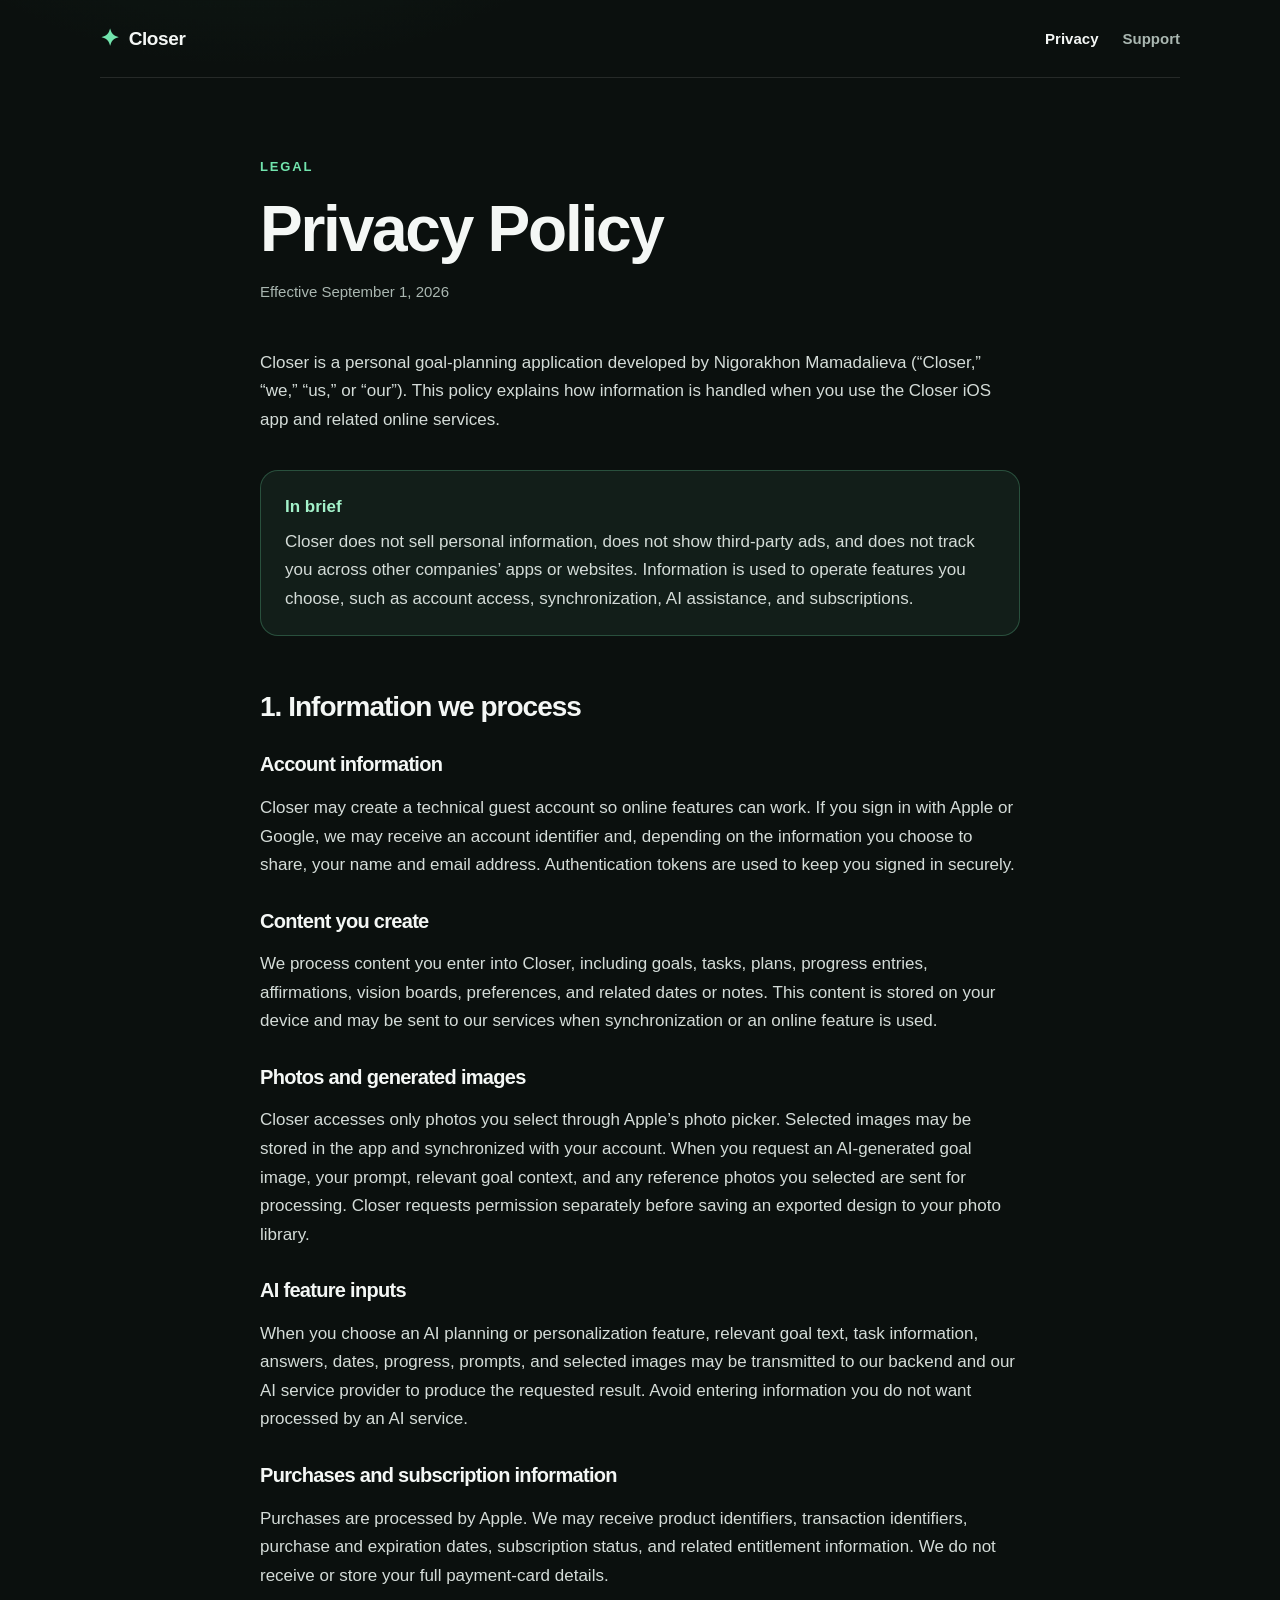
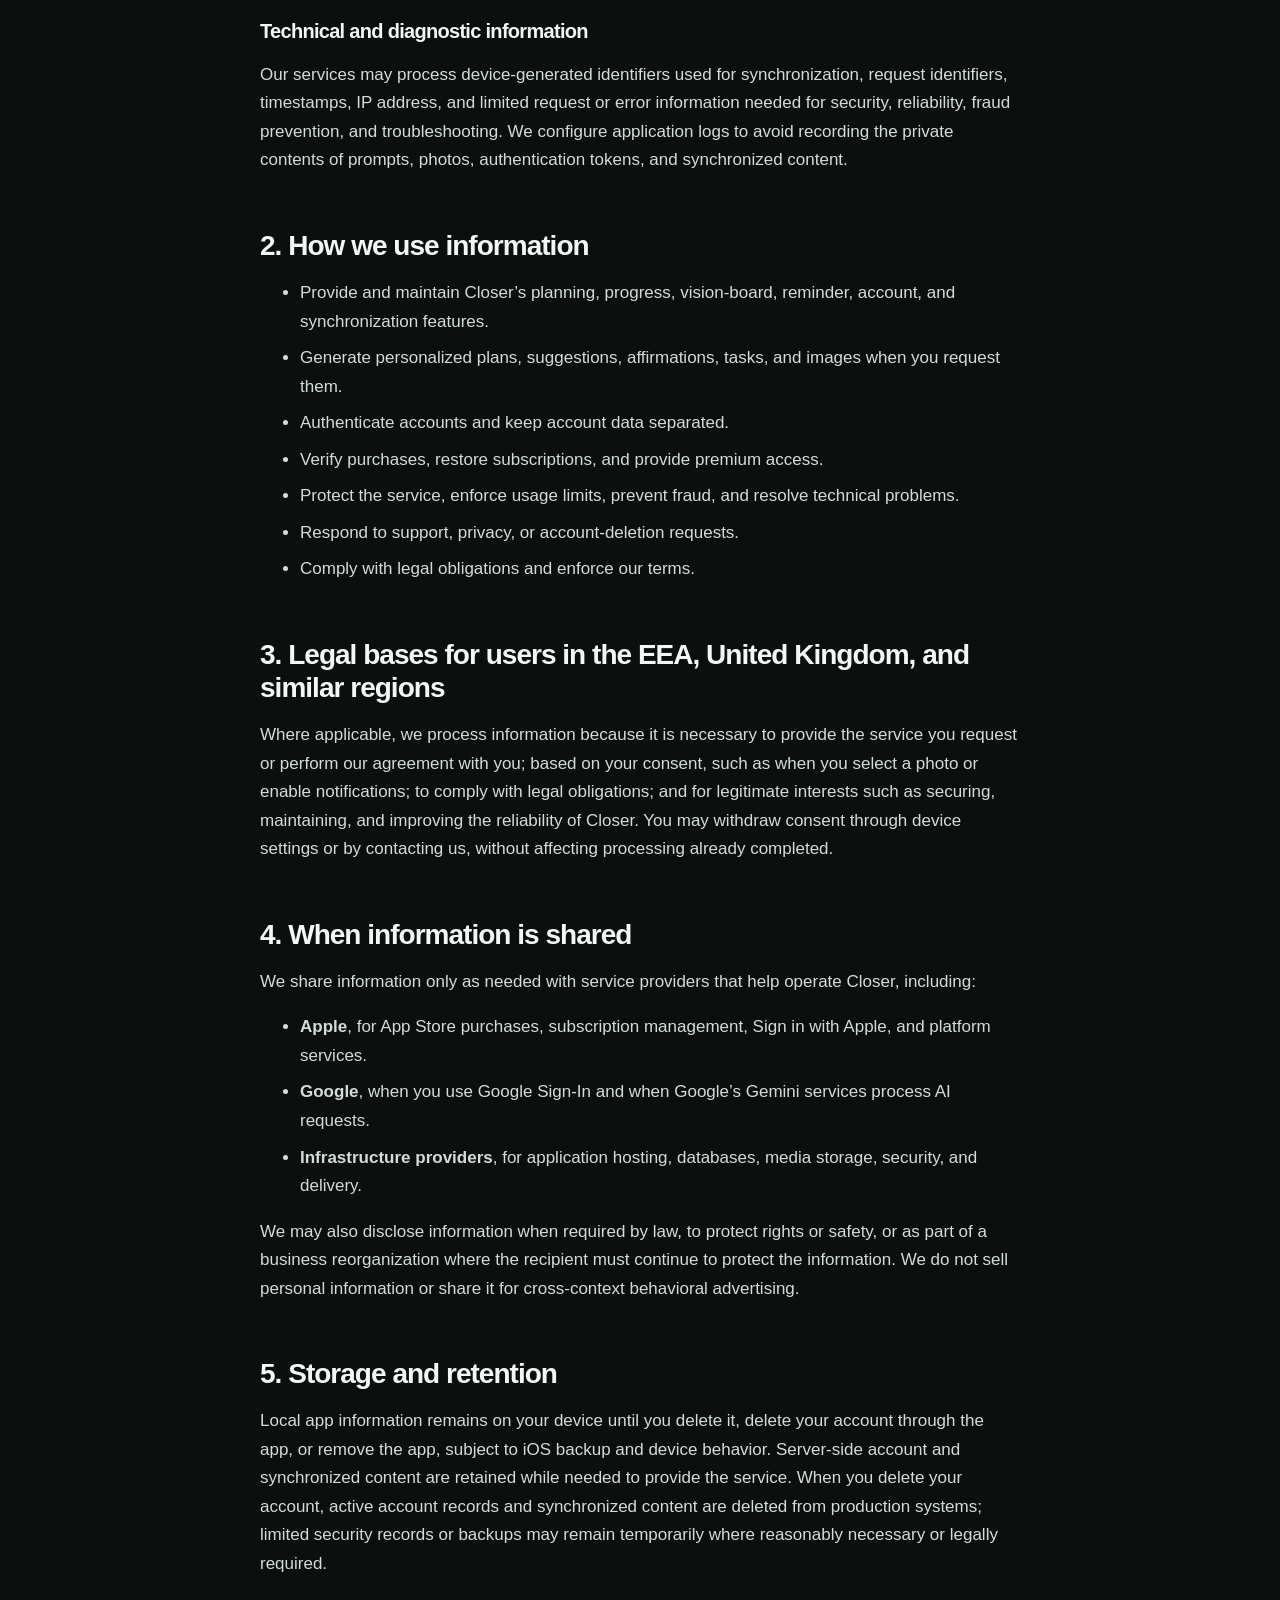
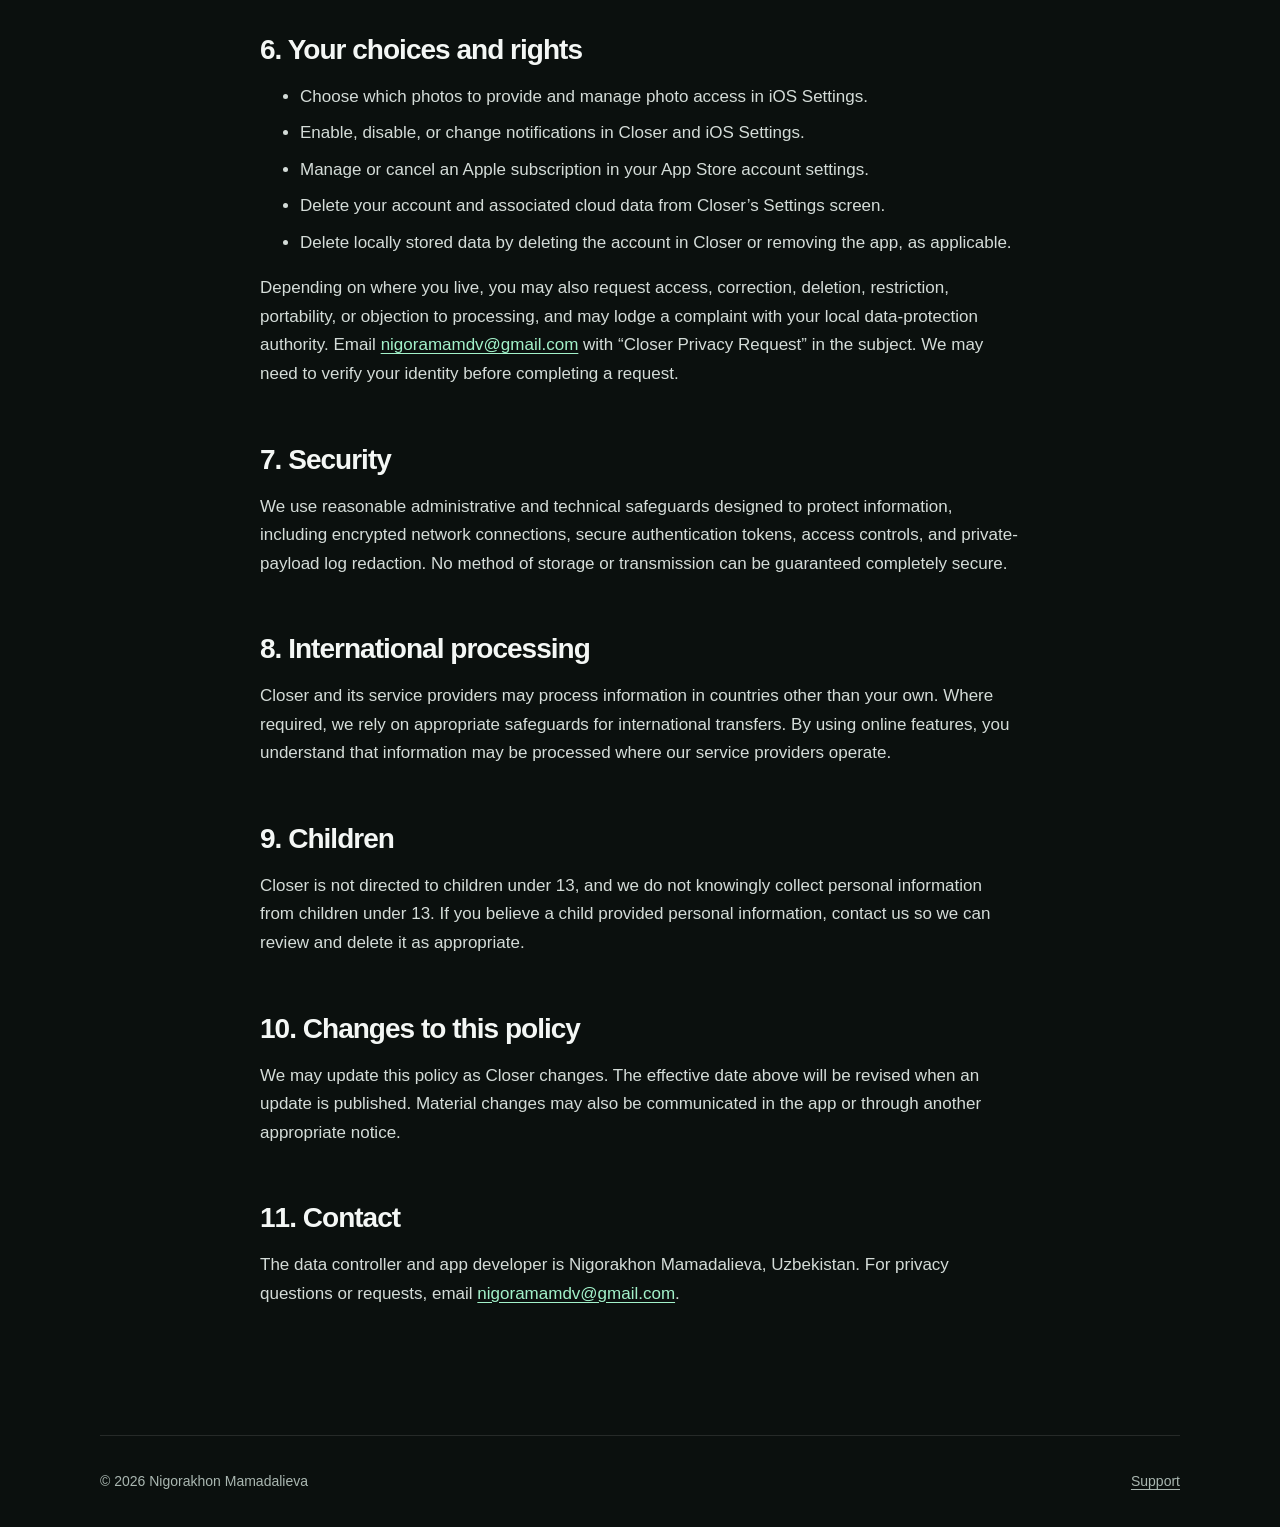
==== privacy/index.html @ 17549069 "Publish Closer privacy and support pages" ====
<!doctype html>
<html lang="en">
<head>
  <meta charset="utf-8">
  <meta name="viewport" content="width=device-width, initial-scale=1">
  <meta name="description" content="Privacy Policy for the Closer iOS app.">
  <meta name="theme-color" content="#0d1512">
  <title>Privacy Policy — Closer</title>
  <link rel="stylesheet" href="../assets/site.css">
</head>
<body>
  <header class="site-header">
    <a class="brand" href="../" aria-label="Closer home">
      <span class="brand-mark" aria-hidden="true">✦</span>
      <span>Closer</span>
    </a>
    <nav aria-label="Legal and support">
      <a aria-current="page" href="./">Privacy</a>
      <a href="../support/">Support</a>
    </nav>
  </header>

  <main class="document-shell">
    <article>
      <p class="eyebrow">Legal</p>
      <h1>Privacy Policy</h1>
      <p class="document-meta">Effective September 1, 2026</p>

      <p>Closer is a personal goal-planning application developed by Nigorakhon Mamadalieva (“Closer,” “we,” “us,” or “our”). This policy explains how information is handled when you use the Closer iOS app and related online services.</p>

      <div class="notice">
        <strong>In brief</strong>
        <p>Closer does not sell personal information, does not show third-party ads, and does not track you across other companies’ apps or websites. Information is used to operate features you choose, such as account access, synchronization, AI assistance, and subscriptions.</p>
      </div>

      <h2>1. Information we process</h2>

      <h3>Account information</h3>
      <p>Closer may create a technical guest account so online features can work. If you sign in with Apple or Google, we may receive an account identifier and, depending on the information you choose to share, your name and email address. Authentication tokens are used to keep you signed in securely.</p>

      <h3>Content you create</h3>
      <p>We process content you enter into Closer, including goals, tasks, plans, progress entries, affirmations, vision boards, preferences, and related dates or notes. This content is stored on your device and may be sent to our services when synchronization or an online feature is used.</p>

      <h3>Photos and generated images</h3>
      <p>Closer accesses only photos you select through Apple’s photo picker. Selected images may be stored in the app and synchronized with your account. When you request an AI-generated goal image, your prompt, relevant goal context, and any reference photos you selected are sent for processing. Closer requests permission separately before saving an exported design to your photo library.</p>

      <h3>AI feature inputs</h3>
      <p>When you choose an AI planning or personalization feature, relevant goal text, task information, answers, dates, progress, prompts, and selected images may be transmitted to our backend and our AI service provider to produce the requested result. Avoid entering information you do not want processed by an AI service.</p>

      <h3>Purchases and subscription information</h3>
      <p>Purchases are processed by Apple. We may receive product identifiers, transaction identifiers, purchase and expiration dates, subscription status, and related entitlement information. We do not receive or store your full payment-card details.</p>

      <h3>Technical and diagnostic information</h3>
      <p>Our services may process device-generated identifiers used for synchronization, request identifiers, timestamps, IP address, and limited request or error information needed for security, reliability, fraud prevention, and troubleshooting. We configure application logs to avoid recording the private contents of prompts, photos, authentication tokens, and synchronized content.</p>

      <h2>2. How we use information</h2>
      <ul>
        <li>Provide and maintain Closer’s planning, progress, vision-board, reminder, account, and synchronization features.</li>
        <li>Generate personalized plans, suggestions, affirmations, tasks, and images when you request them.</li>
        <li>Authenticate accounts and keep account data separated.</li>
        <li>Verify purchases, restore subscriptions, and provide premium access.</li>
        <li>Protect the service, enforce usage limits, prevent fraud, and resolve technical problems.</li>
        <li>Respond to support, privacy, or account-deletion requests.</li>
        <li>Comply with legal obligations and enforce our terms.</li>
      </ul>

      <h2>3. Legal bases for users in the EEA, United Kingdom, and similar regions</h2>
      <p>Where applicable, we process information because it is necessary to provide the service you request or perform our agreement with you; based on your consent, such as when you select a photo or enable notifications; to comply with legal obligations; and for legitimate interests such as securing, maintaining, and improving the reliability of Closer. You may withdraw consent through device settings or by contacting us, without affecting processing already completed.</p>

      <h2>4. When information is shared</h2>
      <p>We share information only as needed with service providers that help operate Closer, including:</p>
      <ul>
        <li><strong>Apple</strong>, for App Store purchases, subscription management, Sign in with Apple, and platform services.</li>
        <li><strong>Google</strong>, when you use Google Sign-In and when Google’s Gemini services process AI requests.</li>
        <li><strong>Infrastructure providers</strong>, for application hosting, databases, media storage, security, and delivery.</li>
      </ul>
      <p>We may also disclose information when required by law, to protect rights or safety, or as part of a business reorganization where the recipient must continue to protect the information. We do not sell personal information or share it for cross-context behavioral advertising.</p>

      <h2>5. Storage and retention</h2>
      <p>Local app information remains on your device until you delete it, delete your account through the app, or remove the app, subject to iOS backup and device behavior. Server-side account and synchronized content are retained while needed to provide the service. When you delete your account, active account records and synchronized content are deleted from production systems; limited security records or backups may remain temporarily where reasonably necessary or legally required.</p>

      <h2 id="choices">6. Your choices and rights</h2>
      <ul>
        <li>Choose which photos to provide and manage photo access in iOS Settings.</li>
        <li>Enable, disable, or change notifications in Closer and iOS Settings.</li>
        <li>Manage or cancel an Apple subscription in your App Store account settings.</li>
        <li>Delete your account and associated cloud data from Closer’s Settings screen.</li>
        <li>Delete locally stored data by deleting the account in Closer or removing the app, as applicable.</li>
      </ul>
      <p>Depending on where you live, you may also request access, correction, deletion, restriction, portability, or objection to processing, and may lodge a complaint with your local data-protection authority. Email <a href="mailto:nigoramamdv@gmail.com?subject=Closer%20Privacy%20Request">nigoramamdv@gmail.com</a> with “Closer Privacy Request” in the subject. We may need to verify your identity before completing a request.</p>

      <h2>7. Security</h2>
      <p>We use reasonable administrative and technical safeguards designed to protect information, including encrypted network connections, secure authentication tokens, access controls, and private-payload log redaction. No method of storage or transmission can be guaranteed completely secure.</p>

      <h2>8. International processing</h2>
      <p>Closer and its service providers may process information in countries other than your own. Where required, we rely on appropriate safeguards for international transfers. By using online features, you understand that information may be processed where our service providers operate.</p>

      <h2>9. Children</h2>
      <p>Closer is not directed to children under 13, and we do not knowingly collect personal information from children under 13. If you believe a child provided personal information, contact us so we can review and delete it as appropriate.</p>

      <h2>10. Changes to this policy</h2>
      <p>We may update this policy as Closer changes. The effective date above will be revised when an update is published. Material changes may also be communicated in the app or through another appropriate notice.</p>

      <h2>11. Contact</h2>
      <p>The data controller and app developer is Nigorakhon Mamadalieva, Uzbekistan. For privacy questions or requests, email <a href="mailto:nigoramamdv@gmail.com">nigoramamdv@gmail.com</a>.</p>
    </article>
  </main>

  <footer>
    <span>© 2026 Nigorakhon Mamadalieva</span>
    <a href="../support/">Support</a>
  </footer>
</body>
</html>
---- assets/site.css ----
:root {
  color-scheme: dark;
  --background: #0b100e;
  --surface: #121a17;
  --surface-strong: #19231f;
  --text: #f4f7f5;
  --muted: #aab7b1;
  --accent: #72e4ad;
  --accent-strong: #a3f2ca;
  --line: rgba(255, 255, 255, 0.11);
  --max-width: 760px;
  font-family: -apple-system, BlinkMacSystemFont, "Segoe UI", sans-serif;
}

* {
  box-sizing: border-box;
}

html {
  background: var(--background);
  scroll-behavior: smooth;
}

body {
  min-height: 100vh;
  margin: 0;
  color: var(--text);
  background:
    radial-gradient(circle at 20% -10%, rgba(66, 177, 124, 0.18), transparent 34rem),
    var(--background);
  font-size: 17px;
  line-height: 1.68;
}

a {
  color: var(--accent-strong);
  text-underline-offset: 0.2em;
}

a:focus-visible {
  outline: 3px solid var(--accent);
  outline-offset: 4px;
  border-radius: 4px;
}

.site-header,
footer {
  width: min(calc(100% - 40px), 1080px);
  margin: 0 auto;
  display: flex;
  align-items: center;
  justify-content: space-between;
  gap: 24px;
}

.site-header {
  min-height: 78px;
  border-bottom: 1px solid var(--line);
}

.brand {
  display: inline-flex;
  align-items: center;
  gap: 10px;
  color: var(--text);
  font-size: 19px;
  font-weight: 700;
  text-decoration: none;
  letter-spacing: -0.02em;
}

.brand-mark {
  color: var(--accent);
  font-size: 23px;
}

nav {
  display: flex;
  gap: 24px;
}

nav a {
  color: var(--muted);
  font-size: 15px;
  font-weight: 600;
  text-decoration: none;
}

nav a:hover,
nav a[aria-current="page"] {
  color: var(--text);
}

.hero-shell,
.document-shell {
  width: min(calc(100% - 40px), var(--max-width));
  margin: 0 auto;
}

.hero {
  padding: 96px 0 120px;
}

.eyebrow {
  margin: 0 0 14px;
  color: var(--accent);
  font-size: 13px;
  font-weight: 750;
  letter-spacing: 0.14em;
  text-transform: uppercase;
}

h1,
h2,
h3 {
  line-height: 1.18;
  letter-spacing: -0.035em;
}

h1 {
  max-width: 760px;
  margin: 0;
  font-size: clamp(42px, 8vw, 72px);
}

h1 span {
  color: var(--muted);
}

h2 {
  margin: 54px 0 16px;
  font-size: 28px;
}

h3 {
  margin: 30px 0 8px;
  font-size: 20px;
}

p,
ul {
  color: #d4dcd8;
}

li + li {
  margin-top: 8px;
}

.lede {
  max-width: 680px;
  margin: 24px 0 0;
  color: var(--muted);
  font-size: 21px;
}

.card-grid {
  display: grid;
  grid-template-columns: repeat(2, minmax(0, 1fr));
  gap: 18px;
  margin-top: 56px;
}

.feature-card,
.contact-card {
  border: 1px solid var(--line);
  border-radius: 22px;
  background: linear-gradient(145deg, var(--surface-strong), var(--surface));
  box-shadow: 0 18px 50px rgba(0, 0, 0, 0.18);
  text-decoration: none;
}

.feature-card {
  display: flex;
  min-height: 270px;
  padding: 26px;
  flex-direction: column;
  transition: border-color 180ms ease, transform 180ms ease;
}

.feature-card:hover {
  border-color: rgba(114, 228, 173, 0.45);
  transform: translateY(-3px);
}

.feature-card strong {
  margin-top: 34px;
  color: var(--text);
  font-size: 23px;
}

.feature-card > span:not(.card-icon) {
  margin-top: 8px;
  color: var(--muted);
}

.feature-card em {
  margin-top: auto;
  color: var(--accent);
  font-size: 15px;
  font-style: normal;
  font-weight: 650;
}

.card-icon {
  display: grid;
  width: 44px;
  height: 44px;
  place-items: center;
  border-radius: 14px;
  color: var(--accent);
  background: rgba(114, 228, 173, 0.11);
  font-size: 22px;
  font-weight: 700;
}

.document-shell {
  padding: 78px 0 110px;
}

.document-shell h1 {
  font-size: clamp(42px, 7vw, 64px);
}

.document-meta {
  margin: 12px 0 44px;
  color: var(--muted);
  font-size: 15px;
}

.notice {
  margin: 36px 0;
  padding: 22px 24px;
  border: 1px solid rgba(114, 228, 173, 0.25);
  border-radius: 18px;
  background: rgba(114, 228, 173, 0.07);
}

.notice strong {
  color: var(--accent-strong);
}

.notice p {
  margin: 6px 0 0;
}

.contact-card {
  display: flex;
  align-items: center;
  justify-content: space-between;
  gap: 20px;
  margin: 38px 0 54px;
  padding: 24px;
}

.contact-card span {
  display: flex;
  flex-direction: column;
}

.contact-card small {
  color: var(--muted);
}

.contact-card strong {
  color: var(--text);
  overflow-wrap: anywhere;
}

.contact-card em {
  flex: none;
  color: var(--accent);
  font-style: normal;
  font-weight: 650;
}

footer {
  min-height: 92px;
  border-top: 1px solid var(--line);
  color: var(--muted);
  font-size: 14px;
}

footer a {
  color: var(--muted);
}

@media (max-width: 640px) {
  .site-header,
  footer {
    width: min(calc(100% - 28px), 1080px);
  }

  .hero-shell,
  .document-shell {
    width: min(calc(100% - 32px), var(--max-width));
  }

  .site-header {
    min-height: 70px;
  }

  nav {
    gap: 14px;
  }

  .hero {
    padding: 70px 0 82px;
  }

  .card-grid {
    grid-template-columns: 1fr;
    margin-top: 42px;
  }

  .feature-card {
    min-height: 235px;
  }

  .document-shell {
    padding: 58px 0 78px;
  }

  .contact-card {
    align-items: flex-start;
    flex-direction: column;
  }

  footer {
    align-items: flex-start;
    flex-direction: column;
    justify-content: center;
    padding: 22px 0;
  }
}

@media (prefers-reduced-motion: reduce) {
  html {
    scroll-behavior: auto;
  }

  .feature-card {
    transition: none;
  }
}
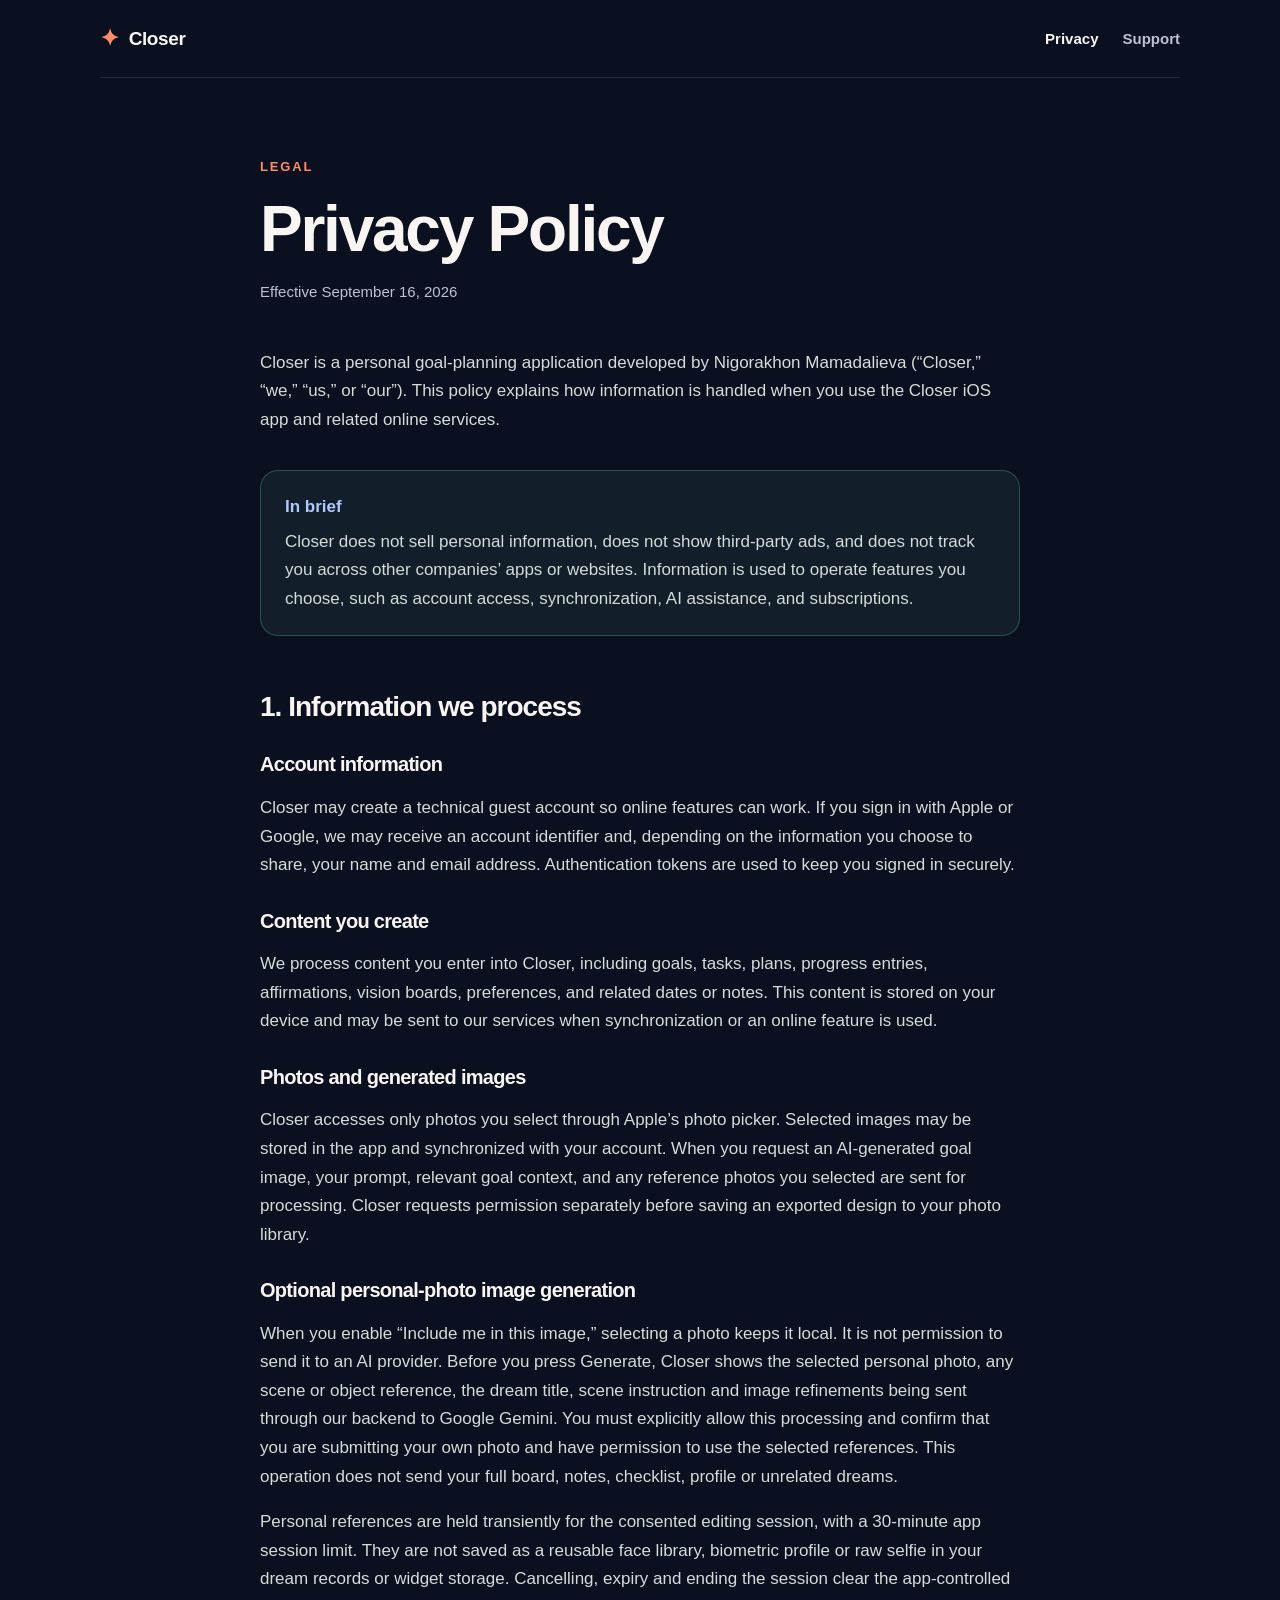
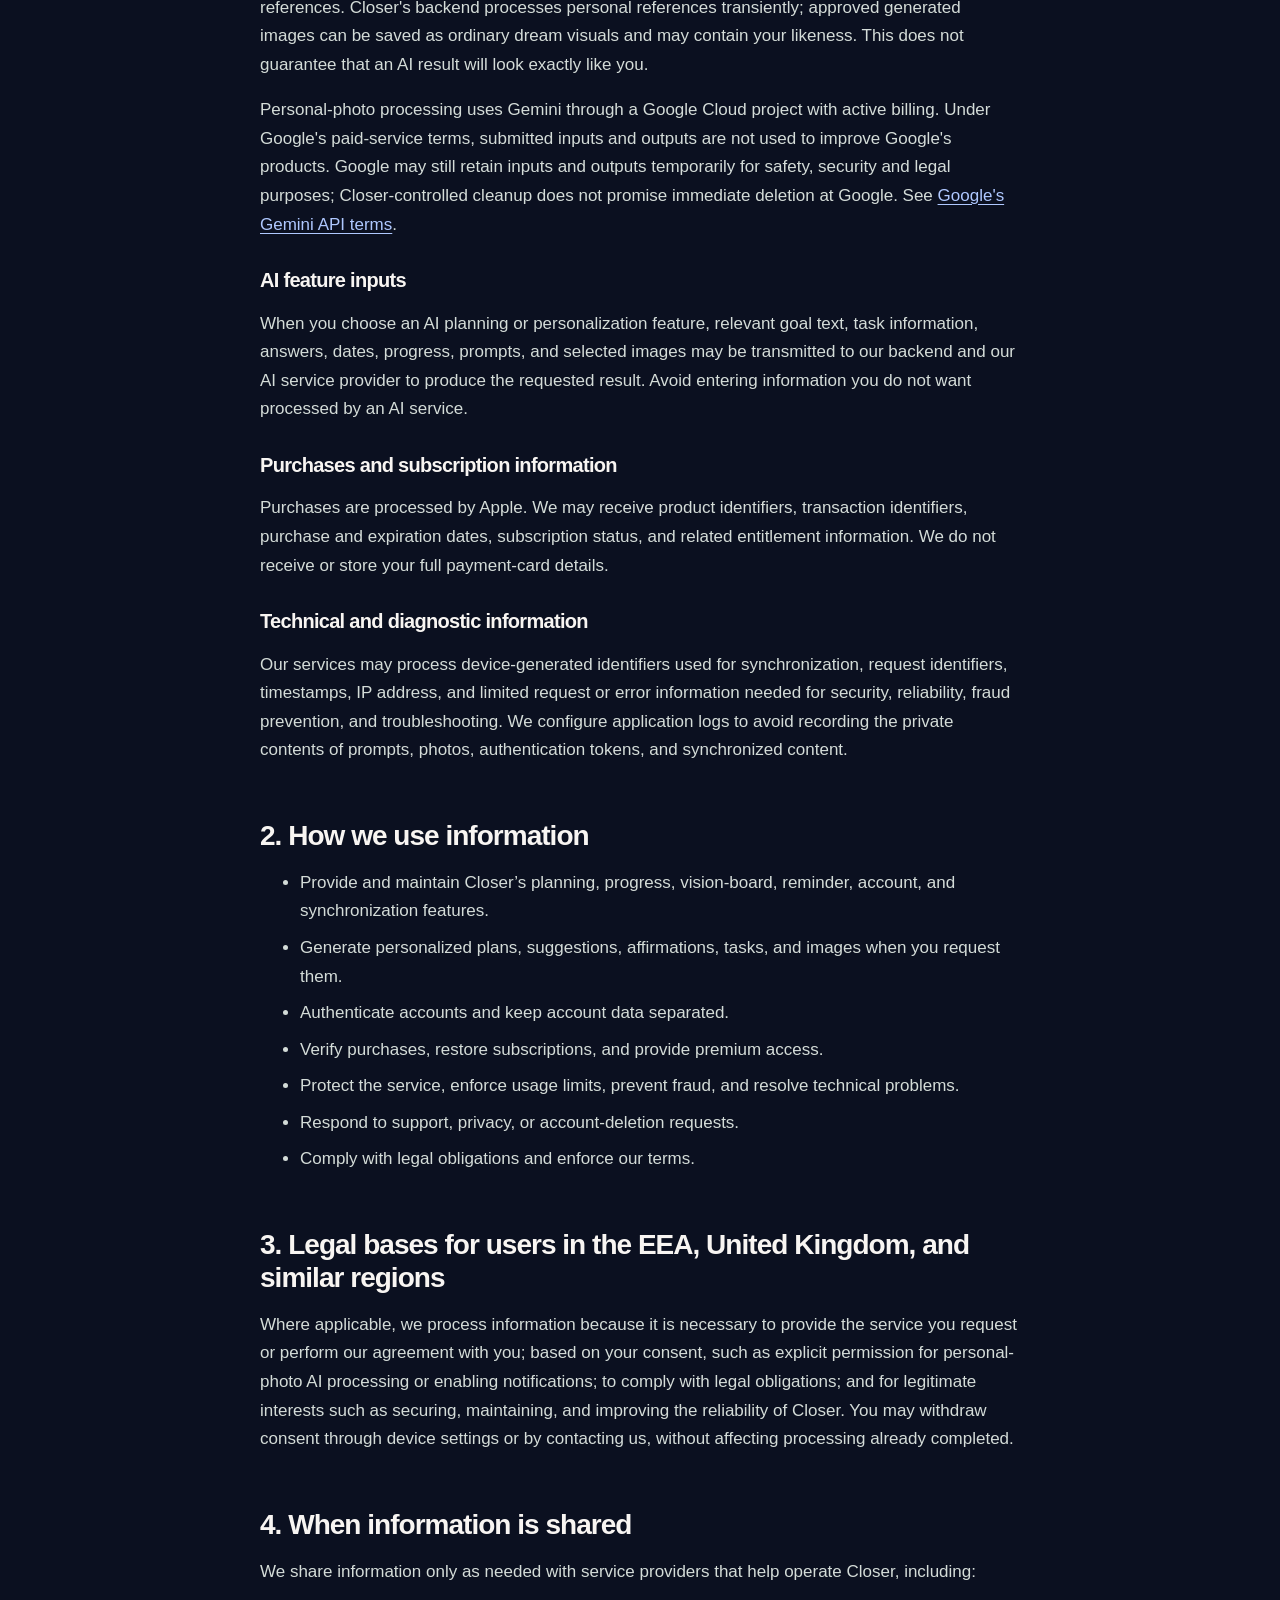
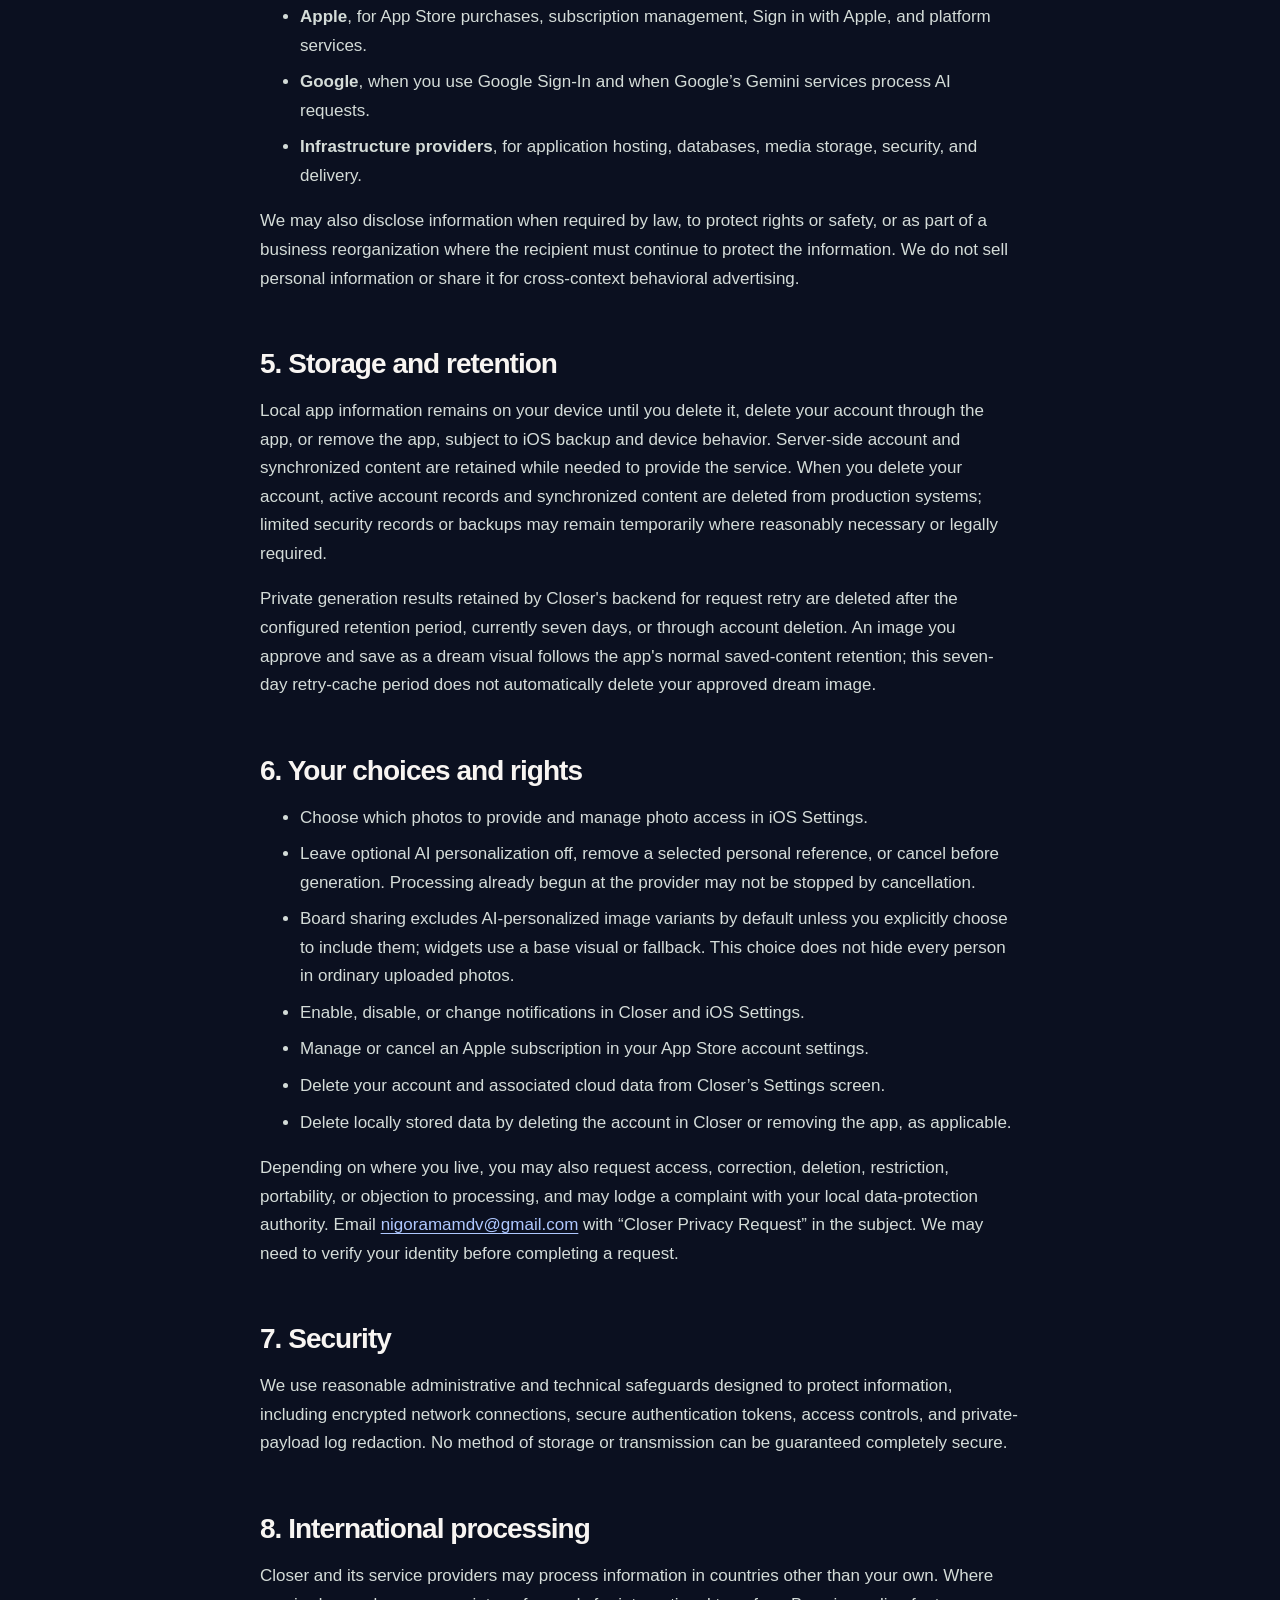
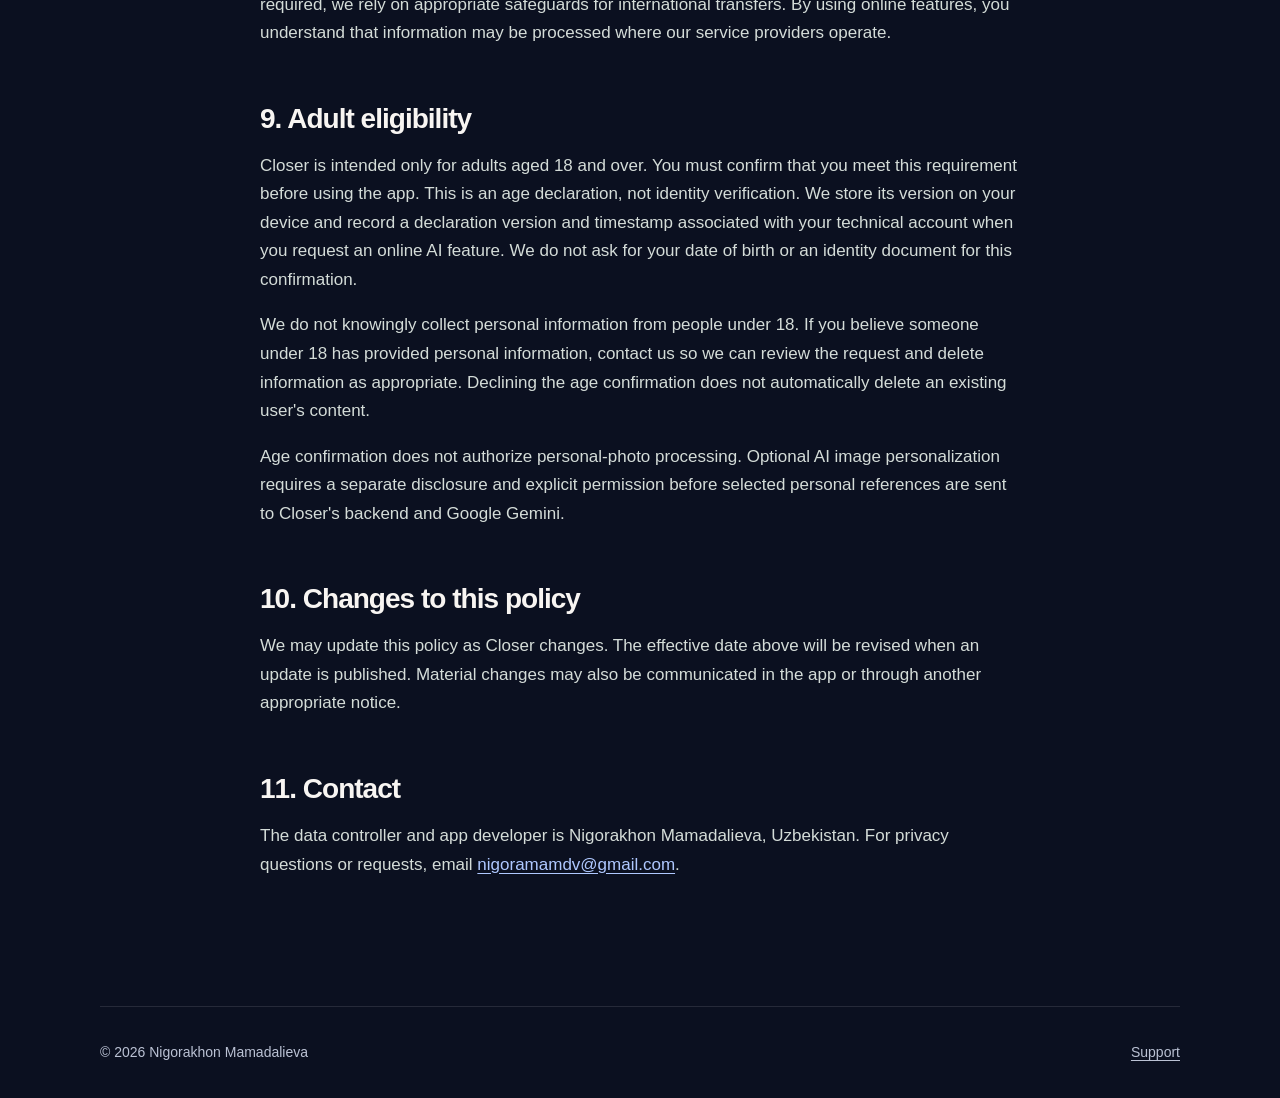
==== commit e16bc390: "Update Closer adult eligibility and personal-image processing disclosures" ====
--- a/privacy/index.html
+++ b/privacy/index.html
@@ -24,7 +24,7 @@
     <article>
       <p class="eyebrow">Legal</p>
       <h1>Privacy Policy</h1>
-      <p class="document-meta">Effective September 1, 2026</p>
+      <p class="document-meta">Effective September 16, 2026</p>
 
       <p>Closer is a personal goal-planning application developed by Nigorakhon Mamadalieva (“Closer,” “we,” “us,” or “our”). This policy explains how information is handled when you use the Closer iOS app and related online services.</p>
 
@@ -43,6 +43,11 @@
 
       <h3>Photos and generated images</h3>
       <p>Closer accesses only photos you select through Apple’s photo picker. Selected images may be stored in the app and synchronized with your account. When you request an AI-generated goal image, your prompt, relevant goal context, and any reference photos you selected are sent for processing. Closer requests permission separately before saving an exported design to your photo library.</p>
+
+      <h3>Optional personal-photo image generation</h3>
+      <p>When you enable “Include me in this image,” selecting a photo keeps it local. It is not permission to send it to an AI provider. Before you press Generate, Closer shows the selected personal photo, any scene or object reference, the dream title, scene instruction and image refinements being sent through our backend to Google Gemini. You must explicitly allow this processing and confirm that you are submitting your own photo and have permission to use the selected references. This operation does not send your full board, notes, checklist, profile or unrelated dreams.</p>
+      <p>Personal references are held transiently for the consented editing session, with a 30-minute app session limit. They are not saved as a reusable face library, biometric profile or raw selfie in your dream records or widget storage. Cancelling, expiry and ending the session clear the app-controlled references. Closer's backend processes personal references transiently; approved generated images can be saved as ordinary dream visuals and may contain your likeness. This does not guarantee that an AI result will look exactly like you.</p>
+      <p>Personal-photo processing uses Gemini through a Google Cloud project with active billing. Under Google's paid-service terms, submitted inputs and outputs are not used to improve Google's products. Google may still retain inputs and outputs temporarily for safety, security and legal purposes; Closer-controlled cleanup does not promise immediate deletion at Google. See <a href="https://ai.google.dev/gemini-api/terms">Google's Gemini API terms</a>.</p>
 
       <h3>AI feature inputs</h3>
       <p>When you choose an AI planning or personalization feature, relevant goal text, task information, answers, dates, progress, prompts, and selected images may be transmitted to our backend and our AI service provider to produce the requested result. Avoid entering information you do not want processed by an AI service.</p>
@@ -65,7 +70,7 @@
       </ul>
 
       <h2>3. Legal bases for users in the EEA, United Kingdom, and similar regions</h2>
-      <p>Where applicable, we process information because it is necessary to provide the service you request or perform our agreement with you; based on your consent, such as when you select a photo or enable notifications; to comply with legal obligations; and for legitimate interests such as securing, maintaining, and improving the reliability of Closer. You may withdraw consent through device settings or by contacting us, without affecting processing already completed.</p>
+      <p>Where applicable, we process information because it is necessary to provide the service you request or perform our agreement with you; based on your consent, such as explicit permission for personal-photo AI processing or enabling notifications; to comply with legal obligations; and for legitimate interests such as securing, maintaining, and improving the reliability of Closer. You may withdraw consent through device settings or by contacting us, without affecting processing already completed.</p>
 
       <h2>4. When information is shared</h2>
       <p>We share information only as needed with service providers that help operate Closer, including:</p>
@@ -79,9 +84,13 @@
       <h2>5. Storage and retention</h2>
       <p>Local app information remains on your device until you delete it, delete your account through the app, or remove the app, subject to iOS backup and device behavior. Server-side account and synchronized content are retained while needed to provide the service. When you delete your account, active account records and synchronized content are deleted from production systems; limited security records or backups may remain temporarily where reasonably necessary or legally required.</p>
 
+      <p>Private generation results retained by Closer's backend for request retry are deleted after the configured retention period, currently seven days, or through account deletion. An image you approve and save as a dream visual follows the app's normal saved-content retention; this seven-day retry-cache period does not automatically delete your approved dream image.</p>
+
       <h2 id="choices">6. Your choices and rights</h2>
       <ul>
         <li>Choose which photos to provide and manage photo access in iOS Settings.</li>
+        <li>Leave optional AI personalization off, remove a selected personal reference, or cancel before generation. Processing already begun at the provider may not be stopped by cancellation.</li>
+        <li>Board sharing excludes AI-personalized image variants by default unless you explicitly choose to include them; widgets use a base visual or fallback. This choice does not hide every person in ordinary uploaded photos.</li>
         <li>Enable, disable, or change notifications in Closer and iOS Settings.</li>
         <li>Manage or cancel an Apple subscription in your App Store account settings.</li>
         <li>Delete your account and associated cloud data from Closer’s Settings screen.</li>
@@ -95,8 +104,10 @@
       <h2>8. International processing</h2>
       <p>Closer and its service providers may process information in countries other than your own. Where required, we rely on appropriate safeguards for international transfers. By using online features, you understand that information may be processed where our service providers operate.</p>
 
-      <h2>9. Children</h2>
-      <p>Closer is not directed to children under 13, and we do not knowingly collect personal information from children under 13. If you believe a child provided personal information, contact us so we can review and delete it as appropriate.</p>
+      <h2>9. Adult eligibility</h2>
+      <p>Closer is intended only for adults aged 18 and over. You must confirm that you meet this requirement before using the app. This is an age declaration, not identity verification. We store its version on your device and record a declaration version and timestamp associated with your technical account when you request an online AI feature. We do not ask for your date of birth or an identity document for this confirmation.</p>
+      <p>We do not knowingly collect personal information from people under 18. If you believe someone under 18 has provided personal information, contact us so we can review the request and delete information as appropriate. Declining the age confirmation does not automatically delete an existing user's content.</p>
+      <p>Age confirmation does not authorize personal-photo processing. Optional AI image personalization requires a separate disclosure and explicit permission before selected personal references are sent to Closer's backend and Google Gemini.</p>
 
       <h2>10. Changes to this policy</h2>
       <p>We may update this policy as Closer changes. The effective date above will be revised when an update is published. Material changes may also be communicated in the app or through another appropriate notice.</p>
--- a/assets/site.css
+++ b/assets/site.css
@@ -1,12 +1,13 @@
 :root {
   color-scheme: dark;
-  --background: #0b100e;
-  --surface: #121a17;
-  --surface-strong: #19231f;
-  --text: #f4f7f5;
-  --muted: #aab7b1;
-  --accent: #72e4ad;
-  --accent-strong: #a3f2ca;
+  --background: #0b1020;
+  --surface: #121b31;
+  --surface-strong: #182341;
+  --text: #f8f5f2;
+  --muted: #bbc2d4;
+  --accent: #8cb4ff;
+  --accent-strong: #afc8ff;
+  --highlight: #ff8b68;
   --line: rgba(255, 255, 255, 0.11);
   --max-width: 760px;
   font-family: -apple-system, BlinkMacSystemFont, "Segoe UI", sans-serif;
@@ -26,7 +27,7 @@
   margin: 0;
   color: var(--text);
   background:
-    radial-gradient(circle at 20% -10%, rgba(66, 177, 124, 0.18), transparent 34rem),
+    radial-gradient(circle at 20% -10%, rgba(251, 111, 71, 0.17), transparent 34rem),
     var(--background);
   font-size: 17px;
   line-height: 1.68;
@@ -70,7 +71,7 @@
 }
 
 .brand-mark {
-  color: var(--accent);
+  color: var(--highlight);
   font-size: 23px;
 }
 
@@ -103,7 +104,7 @@
 
 .eyebrow {
   margin: 0 0 14px;
-  color: var(--accent);
+  color: var(--highlight);
   font-size: 13px;
   font-weight: 750;
   letter-spacing: 0.14em;
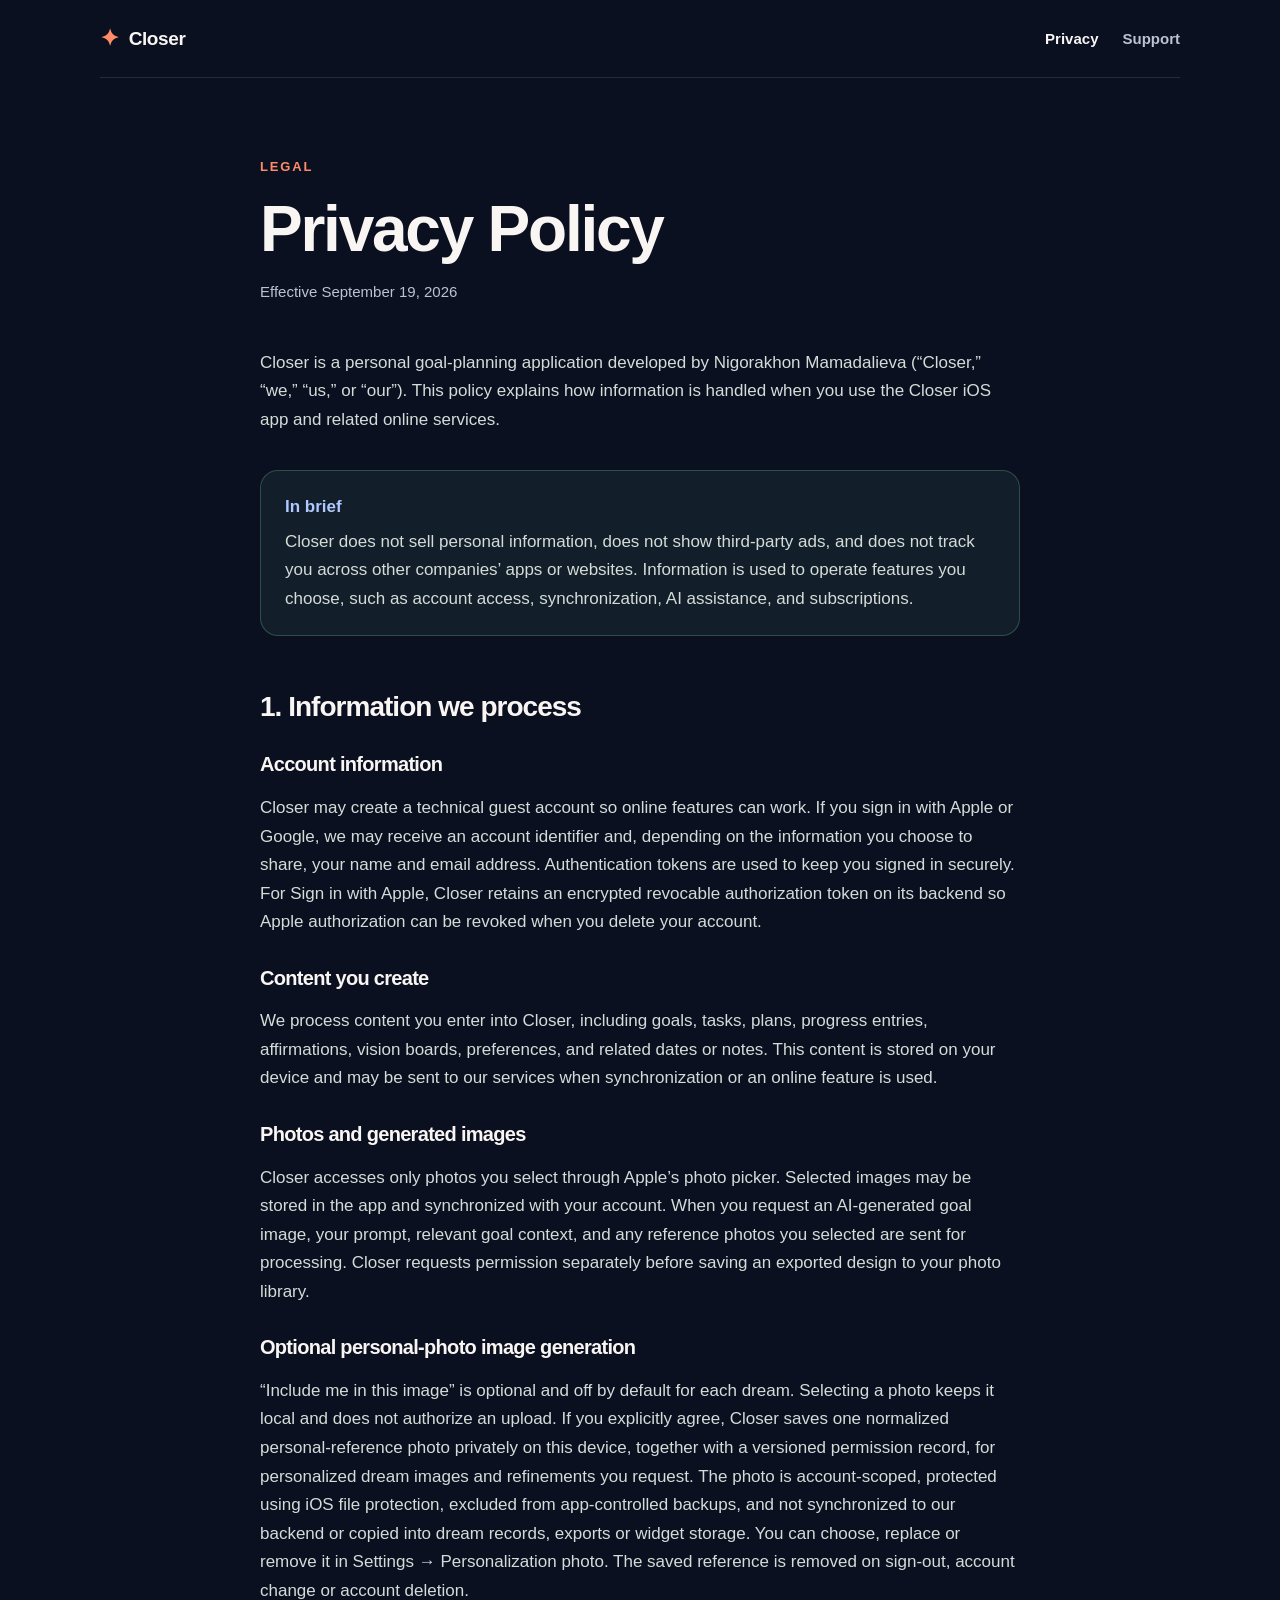
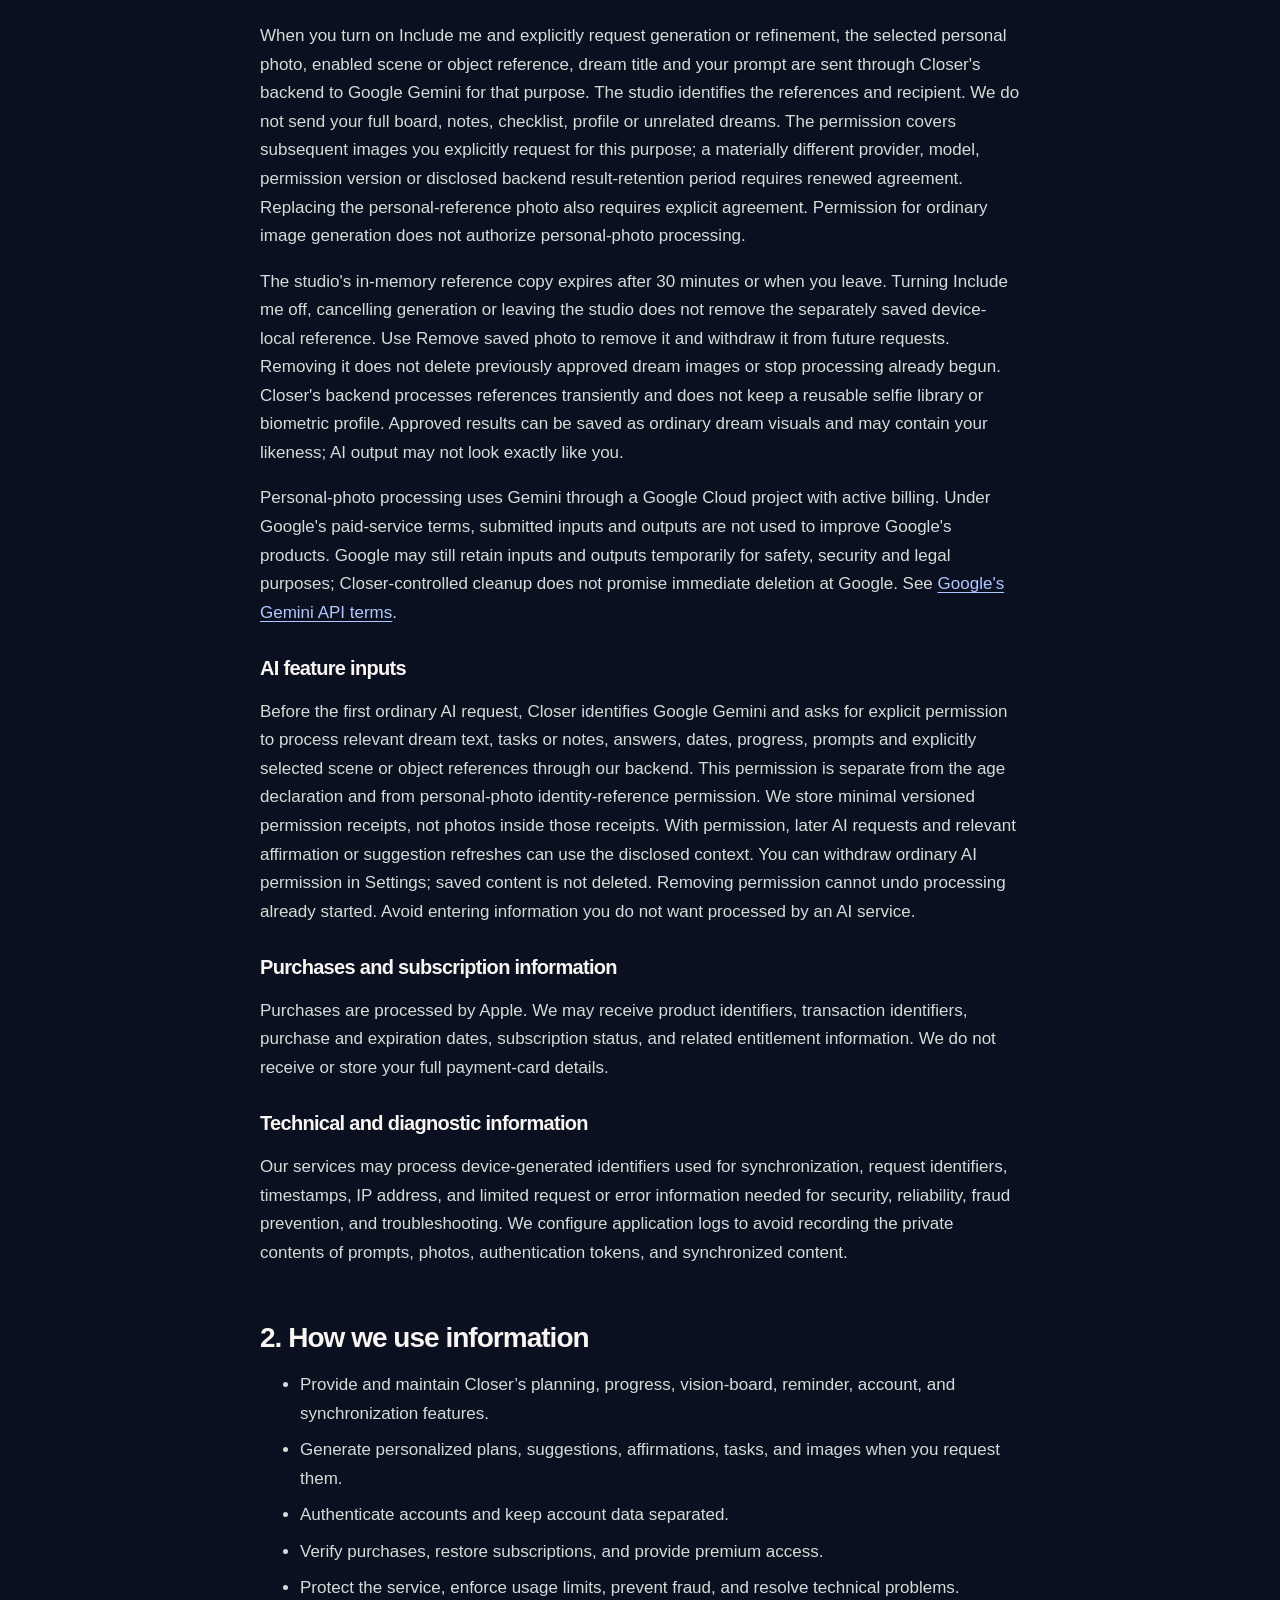
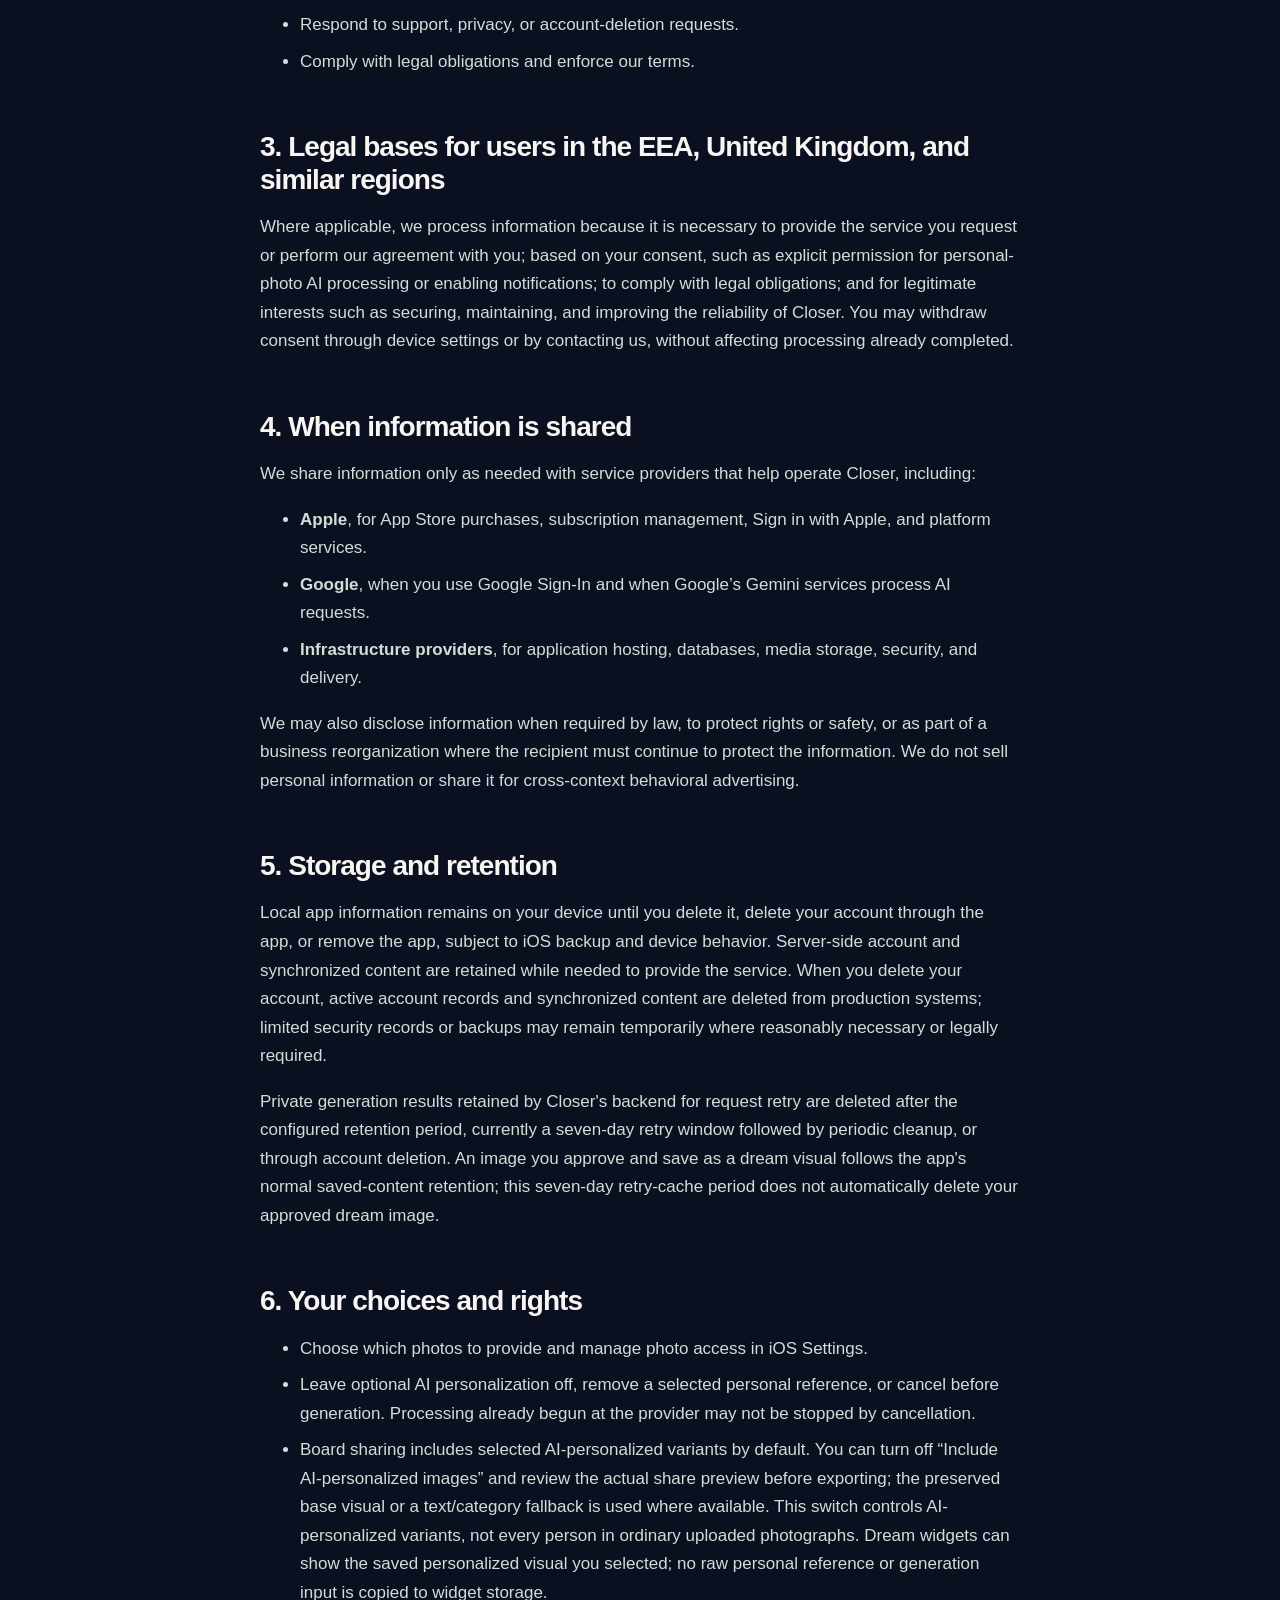
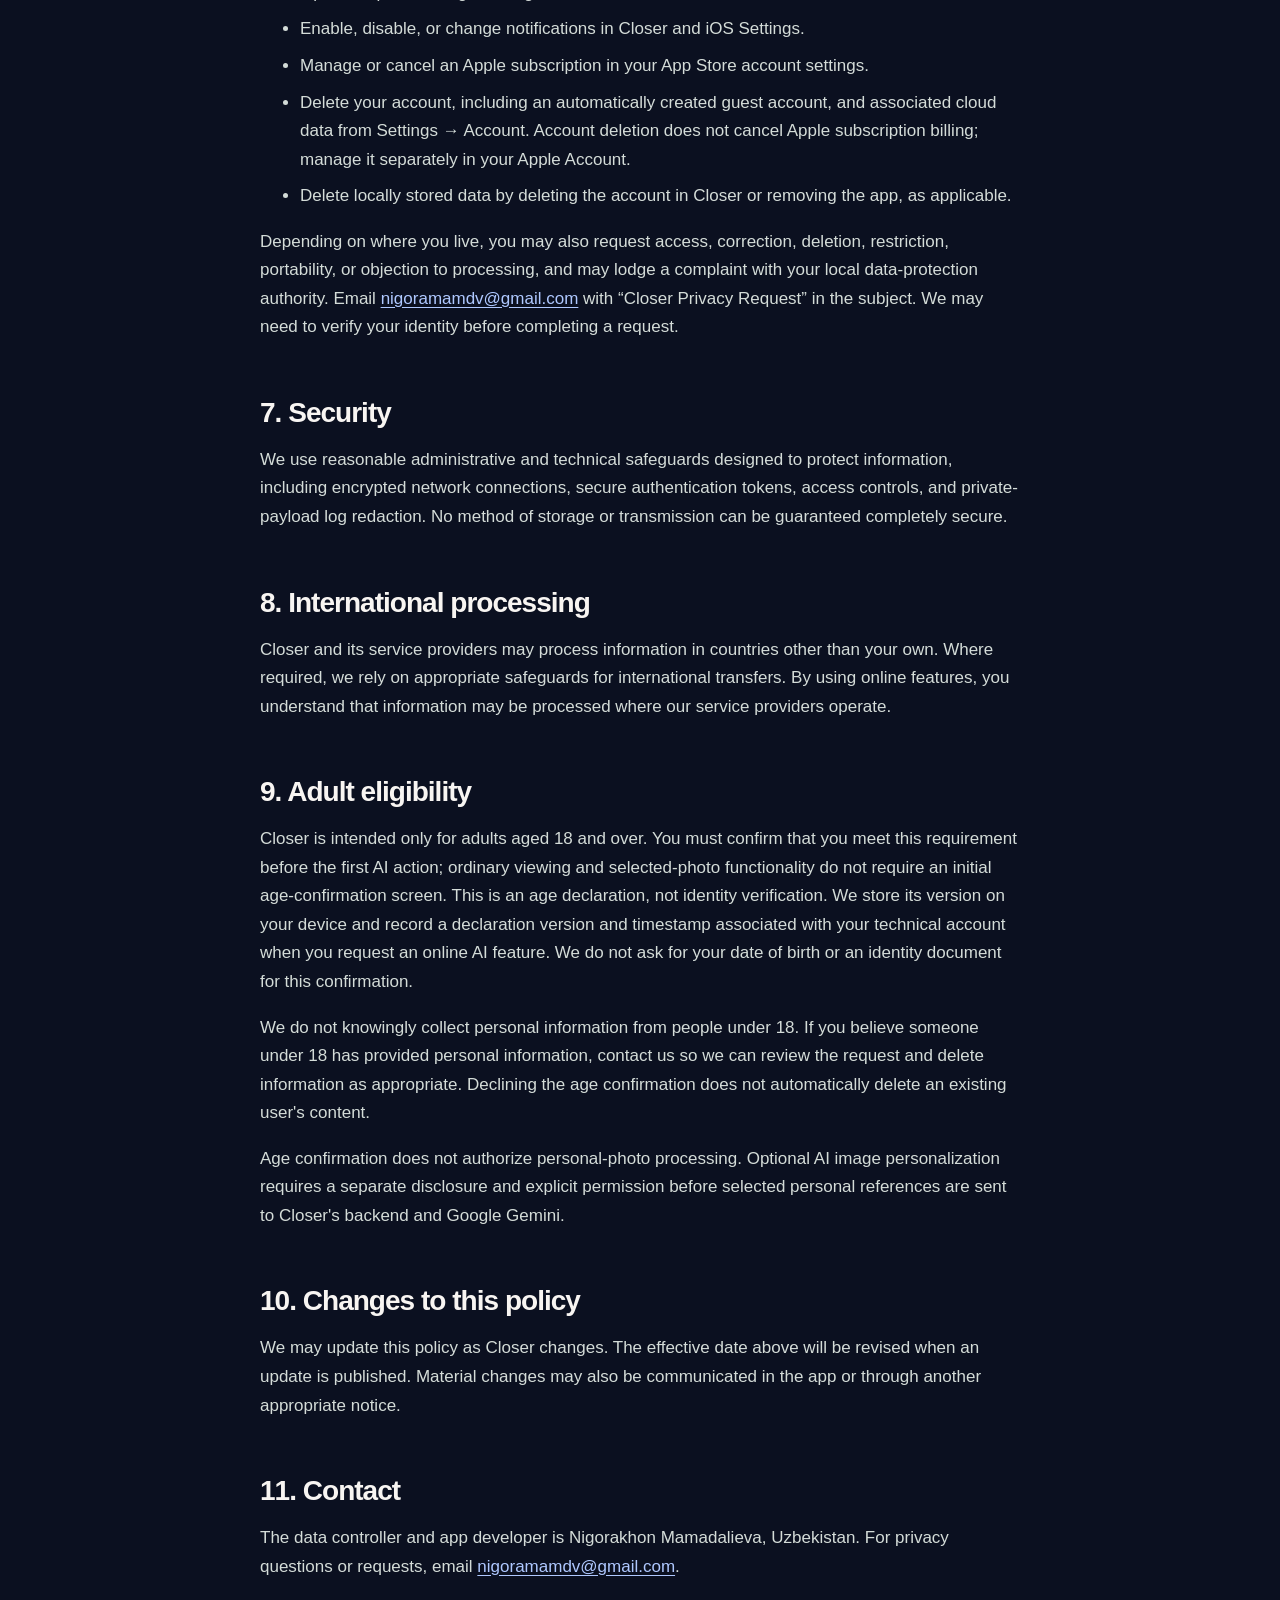
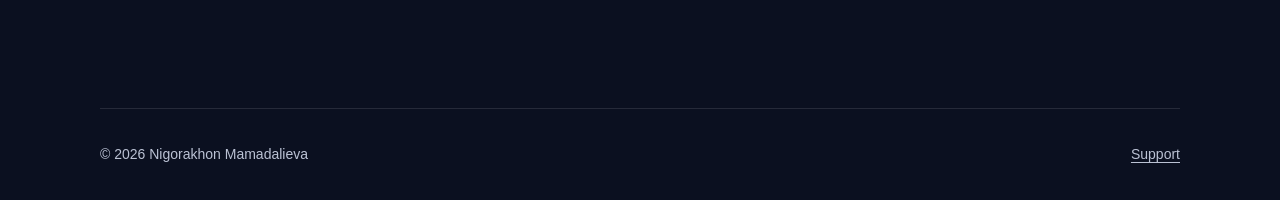
==== commit 9076f9ef: "Update Closer privacy for current AI permission, account deletion, and sync" ====
--- a/privacy/index.html
+++ b/privacy/index.html
@@ -24,7 +24,7 @@
     <article>
       <p class="eyebrow">Legal</p>
       <h1>Privacy Policy</h1>
-      <p class="document-meta">Effective September 16, 2026</p>
+      <p class="document-meta">Effective September 19, 2026</p>
 
       <p>Closer is a personal goal-planning application developed by Nigorakhon Mamadalieva (“Closer,” “we,” “us,” or “our”). This policy explains how information is handled when you use the Closer iOS app and related online services.</p>
 
@@ -36,7 +36,7 @@
       <h2>1. Information we process</h2>
 
       <h3>Account information</h3>
-      <p>Closer may create a technical guest account so online features can work. If you sign in with Apple or Google, we may receive an account identifier and, depending on the information you choose to share, your name and email address. Authentication tokens are used to keep you signed in securely.</p>
+      <p>Closer may create a technical guest account so online features can work. If you sign in with Apple or Google, we may receive an account identifier and, depending on the information you choose to share, your name and email address. Authentication tokens are used to keep you signed in securely. For Sign in with Apple, Closer retains an encrypted revocable authorization token on its backend so Apple authorization can be revoked when you delete your account.</p>
 
       <h3>Content you create</h3>
       <p>We process content you enter into Closer, including goals, tasks, plans, progress entries, affirmations, vision boards, preferences, and related dates or notes. This content is stored on your device and may be sent to our services when synchronization or an online feature is used.</p>
@@ -45,12 +45,13 @@
       <p>Closer accesses only photos you select through Apple’s photo picker. Selected images may be stored in the app and synchronized with your account. When you request an AI-generated goal image, your prompt, relevant goal context, and any reference photos you selected are sent for processing. Closer requests permission separately before saving an exported design to your photo library.</p>
 
       <h3>Optional personal-photo image generation</h3>
-      <p>When you enable “Include me in this image,” selecting a photo keeps it local. It is not permission to send it to an AI provider. Before you press Generate, Closer shows the selected personal photo, any scene or object reference, the dream title, scene instruction and image refinements being sent through our backend to Google Gemini. You must explicitly allow this processing and confirm that you are submitting your own photo and have permission to use the selected references. This operation does not send your full board, notes, checklist, profile or unrelated dreams.</p>
-      <p>Personal references are held transiently for the consented editing session, with a 30-minute app session limit. They are not saved as a reusable face library, biometric profile or raw selfie in your dream records or widget storage. Cancelling, expiry and ending the session clear the app-controlled references. Closer's backend processes personal references transiently; approved generated images can be saved as ordinary dream visuals and may contain your likeness. This does not guarantee that an AI result will look exactly like you.</p>
+      <p>“Include me in this image” is optional and off by default for each dream. Selecting a photo keeps it local and does not authorize an upload. If you explicitly agree, Closer saves one normalized personal-reference photo privately on this device, together with a versioned permission record, for personalized dream images and refinements you request. The photo is account-scoped, protected using iOS file protection, excluded from app-controlled backups, and not synchronized to our backend or copied into dream records, exports or widget storage. You can choose, replace or remove it in Settings → Personalization photo. The saved reference is removed on sign-out, account change or account deletion.</p>
+      <p>When you turn on Include me and explicitly request generation or refinement, the selected personal photo, enabled scene or object reference, dream title and your prompt are sent through Closer's backend to Google Gemini for that purpose. The studio identifies the references and recipient. We do not send your full board, notes, checklist, profile or unrelated dreams. The permission covers subsequent images you explicitly request for this purpose; a materially different provider, model, permission version or disclosed backend result-retention period requires renewed agreement. Replacing the personal-reference photo also requires explicit agreement. Permission for ordinary image generation does not authorize personal-photo processing.</p>
+      <p>The studio's in-memory reference copy expires after 30 minutes or when you leave. Turning Include me off, cancelling generation or leaving the studio does not remove the separately saved device-local reference. Use Remove saved photo to remove it and withdraw it from future requests. Removing it does not delete previously approved dream images or stop processing already begun. Closer's backend processes references transiently and does not keep a reusable selfie library or biometric profile. Approved results can be saved as ordinary dream visuals and may contain your likeness; AI output may not look exactly like you.</p>
       <p>Personal-photo processing uses Gemini through a Google Cloud project with active billing. Under Google's paid-service terms, submitted inputs and outputs are not used to improve Google's products. Google may still retain inputs and outputs temporarily for safety, security and legal purposes; Closer-controlled cleanup does not promise immediate deletion at Google. See <a href="https://ai.google.dev/gemini-api/terms">Google's Gemini API terms</a>.</p>
 
       <h3>AI feature inputs</h3>
-      <p>When you choose an AI planning or personalization feature, relevant goal text, task information, answers, dates, progress, prompts, and selected images may be transmitted to our backend and our AI service provider to produce the requested result. Avoid entering information you do not want processed by an AI service.</p>
+      <p>Before the first ordinary AI request, Closer identifies Google Gemini and asks for explicit permission to process relevant dream text, tasks or notes, answers, dates, progress, prompts and explicitly selected scene or object references through our backend. This permission is separate from the age declaration and from personal-photo identity-reference permission. We store minimal versioned permission receipts, not photos inside those receipts. With permission, later AI requests and relevant affirmation or suggestion refreshes can use the disclosed context. You can withdraw ordinary AI permission in Settings; saved content is not deleted. Removing permission cannot undo processing already started. Avoid entering information you do not want processed by an AI service.</p>
 
       <h3>Purchases and subscription information</h3>
       <p>Purchases are processed by Apple. We may receive product identifiers, transaction identifiers, purchase and expiration dates, subscription status, and related entitlement information. We do not receive or store your full payment-card details.</p>
@@ -84,16 +85,16 @@
       <h2>5. Storage and retention</h2>
       <p>Local app information remains on your device until you delete it, delete your account through the app, or remove the app, subject to iOS backup and device behavior. Server-side account and synchronized content are retained while needed to provide the service. When you delete your account, active account records and synchronized content are deleted from production systems; limited security records or backups may remain temporarily where reasonably necessary or legally required.</p>
 
-      <p>Private generation results retained by Closer's backend for request retry are deleted after the configured retention period, currently seven days, or through account deletion. An image you approve and save as a dream visual follows the app's normal saved-content retention; this seven-day retry-cache period does not automatically delete your approved dream image.</p>
+      <p>Private generation results retained by Closer's backend for request retry are deleted after the configured retention period, currently a seven-day retry window followed by periodic cleanup, or through account deletion. An image you approve and save as a dream visual follows the app's normal saved-content retention; this seven-day retry-cache period does not automatically delete your approved dream image.</p>
 
       <h2 id="choices">6. Your choices and rights</h2>
       <ul>
         <li>Choose which photos to provide and manage photo access in iOS Settings.</li>
         <li>Leave optional AI personalization off, remove a selected personal reference, or cancel before generation. Processing already begun at the provider may not be stopped by cancellation.</li>
-        <li>Board sharing excludes AI-personalized image variants by default unless you explicitly choose to include them; widgets use a base visual or fallback. This choice does not hide every person in ordinary uploaded photos.</li>
+        <li>Board sharing includes selected AI-personalized variants by default. You can turn off “Include AI-personalized images” and review the actual share preview before exporting; the preserved base visual or a text/category fallback is used where available. This switch controls AI-personalized variants, not every person in ordinary uploaded photographs. Dream widgets can show the saved personalized visual you selected; no raw personal reference or generation input is copied to widget storage.</li>
         <li>Enable, disable, or change notifications in Closer and iOS Settings.</li>
         <li>Manage or cancel an Apple subscription in your App Store account settings.</li>
-        <li>Delete your account and associated cloud data from Closer’s Settings screen.</li>
+        <li>Delete your account, including an automatically created guest account, and associated cloud data from Settings → Account. Account deletion does not cancel Apple subscription billing; manage it separately in your Apple Account.</li>
         <li>Delete locally stored data by deleting the account in Closer or removing the app, as applicable.</li>
       </ul>
       <p>Depending on where you live, you may also request access, correction, deletion, restriction, portability, or objection to processing, and may lodge a complaint with your local data-protection authority. Email <a href="mailto:nigoramamdv@gmail.com?subject=Closer%20Privacy%20Request">nigoramamdv@gmail.com</a> with “Closer Privacy Request” in the subject. We may need to verify your identity before completing a request.</p>
@@ -105,7 +106,7 @@
       <p>Closer and its service providers may process information in countries other than your own. Where required, we rely on appropriate safeguards for international transfers. By using online features, you understand that information may be processed where our service providers operate.</p>
 
       <h2>9. Adult eligibility</h2>
-      <p>Closer is intended only for adults aged 18 and over. You must confirm that you meet this requirement before using the app. This is an age declaration, not identity verification. We store its version on your device and record a declaration version and timestamp associated with your technical account when you request an online AI feature. We do not ask for your date of birth or an identity document for this confirmation.</p>
+      <p>Closer is intended only for adults aged 18 and over. You must confirm that you meet this requirement before the first AI action; ordinary viewing and selected-photo functionality do not require an initial age-confirmation screen. This is an age declaration, not identity verification. We store its version on your device and record a declaration version and timestamp associated with your technical account when you request an online AI feature. We do not ask for your date of birth or an identity document for this confirmation.</p>
       <p>We do not knowingly collect personal information from people under 18. If you believe someone under 18 has provided personal information, contact us so we can review the request and delete information as appropriate. Declining the age confirmation does not automatically delete an existing user's content.</p>
       <p>Age confirmation does not authorize personal-photo processing. Optional AI image personalization requires a separate disclosure and explicit permission before selected personal references are sent to Closer's backend and Google Gemini.</p>
 
